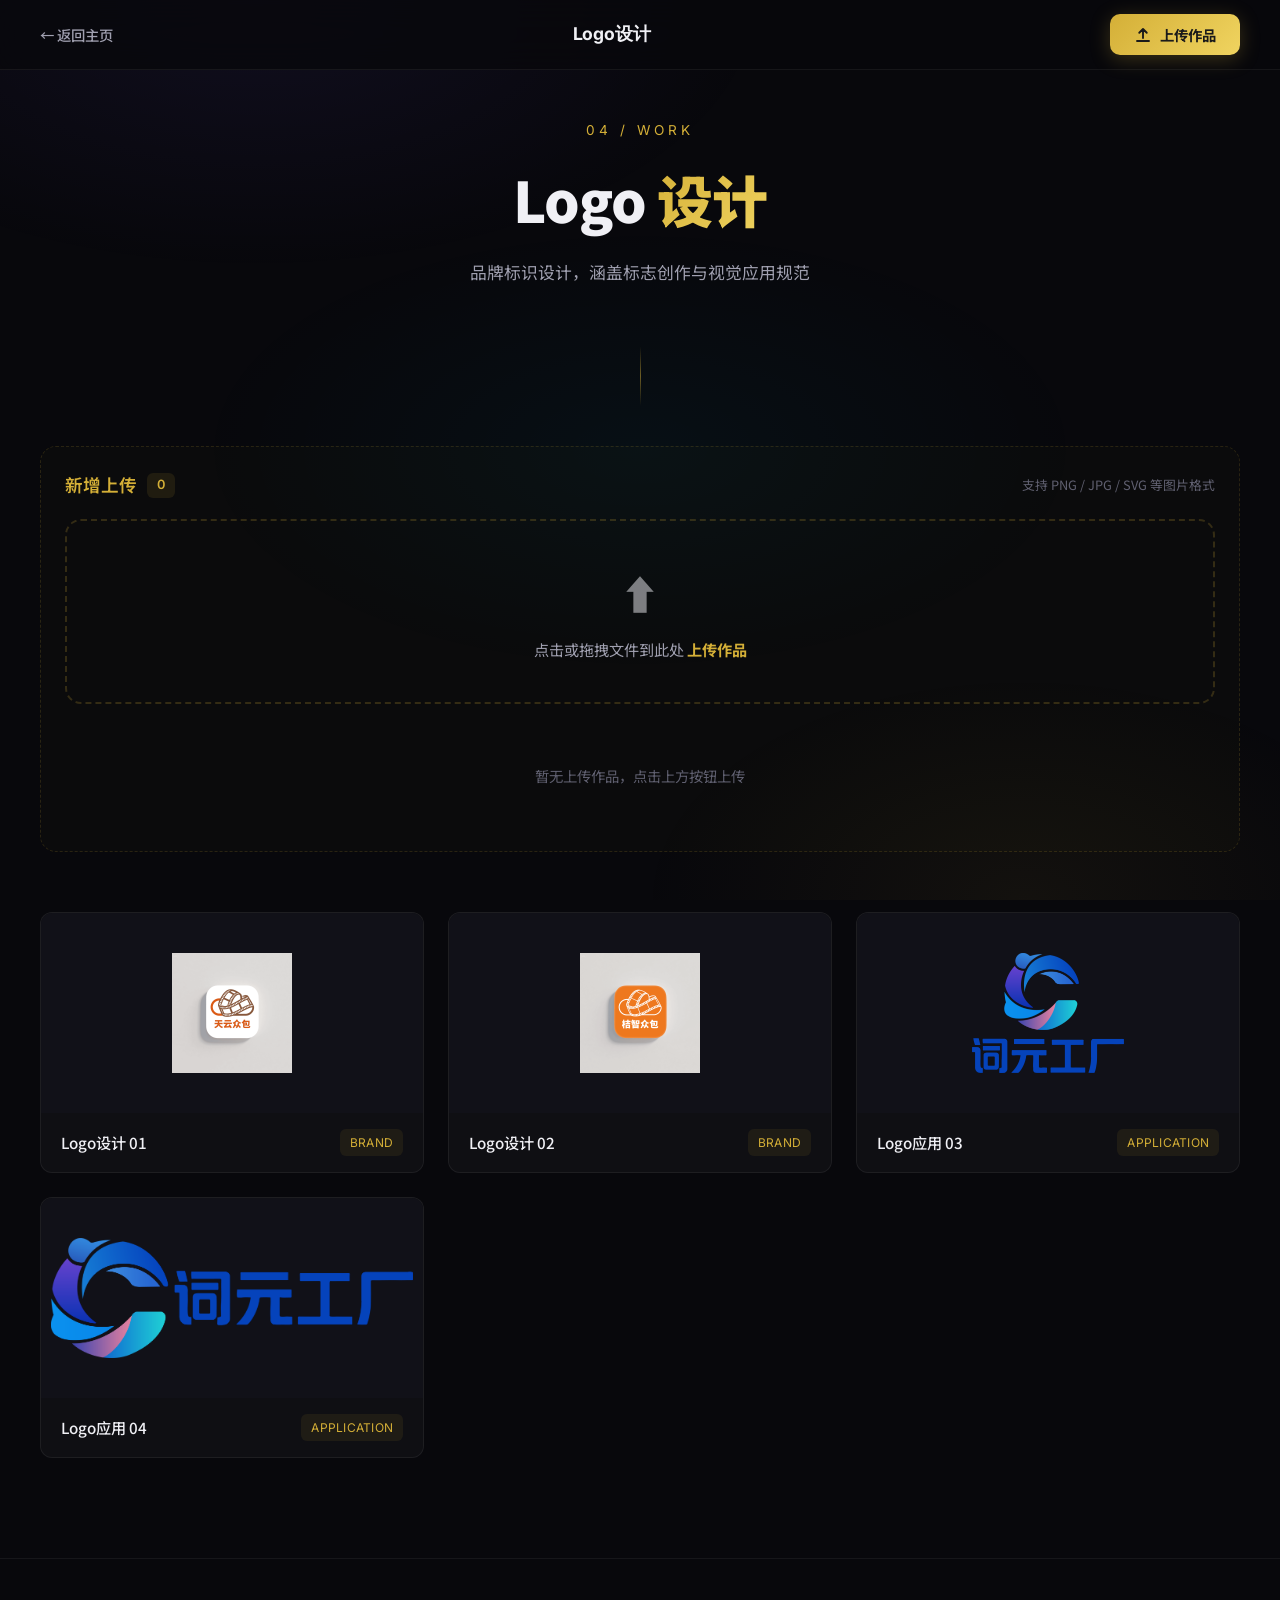
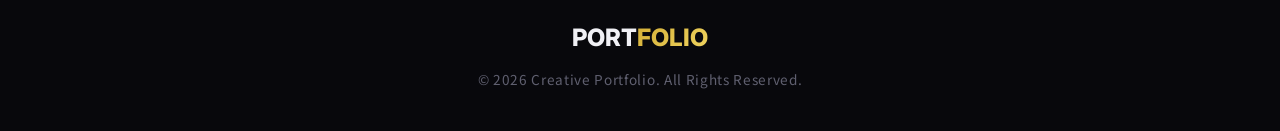
==== logo.html @ 501e1d51 "Creative Portfolio: Logo, UI, Video, Print design works" ====
<!DOCTYPE html>
<html lang="zh-CN">
<head>
<meta charset="UTF-8">
<meta name="viewport" content="width=device-width, initial-scale=1.0">
<title>Logo设计 | 作品集</title>
<link rel="preconnect" href="https://fonts.googleapis.com">
<link rel="preconnect" href="https://fonts.gstatic.com" crossorigin>
<link href="https://fonts.googleapis.com/css2?family=Inter:wght@300;400;500;600;700;800;900&family=Noto+Sans+SC:wght@300;400;500;700;900&display=swap" rel="stylesheet">
<link rel="stylesheet" href="assets/style.css">
</head>
<body>

<div class="progress-bar" id="progressBar"></div>

<div class="sub-nav">
  <button class="back-btn" onclick="window.location.href='index.html'">&larr; 返回主页</button>
  <div class="sub-nav-title" id="pageTitle">Logo设计</div>
  <button class="upload-btn" id="uploadBtn">
    <svg viewBox="0 0 24 24" fill="none" stroke="currentColor" stroke-width="2.5" style="width:18px;height:18px">
      <path d="M12 4v12m-5-7l5-5 5 5M4 20h16" stroke-linecap="round" stroke-linejoin="round"/>
    </svg>
    <span>上传作品</span>
  </button>
</div>

<input type="file" id="fileInput" multiple style="display:none">

<section style="padding-top:120px">
  <div class="section-header reveal">
    <div class="section-num" id="sectionNum">04 / WORK</div>
    <h2 class="section-title">Logo <span class="accent">设计</span></h2>
    <p class="section-desc" id="pageDesc"></p>
  </div>
  <div class="divider"></div>

  <div class="upload-section reveal">
    <div class="upload-section-header">
      <div class="upload-section-title">新增上传 <span class="badge" id="uploadCount">0</span></div>
      <div class="upload-hint" id="uploadHint"></div>
    </div>
    <div class="drop-zone" id="dropZone">
      <div class="drop-icon">&#11014;</div>
      <div class="drop-text">点击或拖拽文件到此处 <strong>上传作品</strong></div>
    </div>
    <div class="upload-grid" id="uploadGrid"></div>
    <div class="upload-empty" id="uploadEmpty">暂无上传作品，点击上方按钮上传</div>
  </div>

  <div id="contentGrid"></div>
</section>

<footer>
  <div class="footer-logo">PORT<span>FOLIO</span></div>
  <p>&copy; 2026 Creative Portfolio. All Rights Reserved.</p>
</footer>

<div class="lightbox" id="lightbox">
  <div class="lb-close" onclick="closeLightbox()">&times;</div>
  <div class="lb-counter" id="lbCounter"></div>
  <div class="lb-nav lb-prev" onclick="navLightbox(-1)">&#8249;</div>
  <img id="lbImg" src="" alt="">
  <div class="lb-nav lb-next" onclick="navLightbox(1)">&#8250;</div>
  <div class="lb-caption" id="lbCaption"></div>
</div>

<script src="assets/app.js"></script>
<script>
renderLogo();
initCommon();
initSubPage('logo');
</script>
</body>
</html>
---- assets/style.css ----
:root {
  --bg-primary: #08080c;
  --bg-secondary: #0e0e16;
  --bg-card: rgba(255,255,255,0.03);
  --bg-card-hover: rgba(255,255,255,0.06);
  --border-subtle: rgba(255,255,255,0.06);
  --border-hover: rgba(212,175,55,0.3);
  --text-primary: #f0f0f5;
  --text-secondary: #a0a0b0;
  --text-muted: #606070;
  --accent-gold: #d4af37;
  --accent-gold-light: #f0d460;
  --accent-cyan: #00d4ff;
  --accent-purple: #7c5cff;
  --danger: #ff4757;
  --radius: 12px;
  --transition: 0.4s cubic-bezier(0.22,1,0.36,1);
}

* { margin: 0; padding: 0; box-sizing: border-box; }

html { scroll-behavior: smooth; scroll-padding-top: 80px; }

body {
  font-family: 'Noto Sans SC', 'Inter', sans-serif;
  background: var(--bg-primary);
  color: var(--text-primary);
  overflow-x: hidden;
  line-height: 1.6;
  -webkit-font-smoothing: antialiased;
}

body::before {
  content: '';
  position: fixed;
  inset: 0;
  background:
    radial-gradient(ellipse 80% 60% at 20% 0%, rgba(124,92,255,0.08) 0%, transparent 50%),
    radial-gradient(ellipse 60% 50% at 80% 100%, rgba(212,175,55,0.06) 0%, transparent 50%),
    radial-gradient(ellipse 70% 50% at 50% 50%, rgba(0,212,255,0.04) 0%, transparent 50%);
  pointer-events: none;
  z-index: 0;
}

.progress-bar {
  position: fixed; top: 0; left: 0;
  height: 3px; width: 0%;
  background: linear-gradient(90deg, var(--accent-gold), var(--accent-cyan));
  z-index: 10000;
  transition: width 0.1s;
  box-shadow: 0 0 10px rgba(212,175,55,0.5);
}

nav {
  position: fixed; top: 0; left: 0; right: 0;
  z-index: 9000;
  padding: 16px 40px;
  display: flex; justify-content: space-between; align-items: center;
  background: rgba(8,8,12,0.7);
  backdrop-filter: blur(20px); -webkit-backdrop-filter: blur(20px);
  border-bottom: 1px solid var(--border-subtle);
  transition: var(--transition);
}

nav .logo {
  font-family: 'Inter', sans-serif;
  font-weight: 800; font-size: 1.3rem;
  letter-spacing: -0.02em; color: var(--text-primary);
  text-decoration: none;
}

nav .logo span {
  background: linear-gradient(135deg, var(--accent-gold), var(--accent-gold-light));
  -webkit-background-clip: text; -webkit-text-fill-color: transparent; background-clip: text;
}

nav ul { display: flex; list-style: none; gap: 8px; }

nav ul a {
  text-decoration: none; color: var(--text-secondary);
  font-size: 0.9rem; padding: 8px 18px; border-radius: 8px;
  transition: var(--transition); font-weight: 500; position: relative;
}

nav ul a:hover, nav ul a.active {
  color: var(--accent-gold); background: rgba(212,175,55,0.08);
}

nav ul a.active::after {
  content: ''; position: absolute; bottom: 2px; left: 50%;
  transform: translateX(-50%); width: 4px; height: 4px;
  border-radius: 50%; background: var(--accent-gold);
}

.nav-toggle { display: none; }

.hero {
  min-height: 100vh; display: flex; flex-direction: column;
  justify-content: center; align-items: center; text-align: center;
  position: relative; padding: 0 20px; z-index: 1;
}

.hero-bg { position: absolute; inset: 0; overflow: hidden; z-index: -1; }

.hero-bg .orb {
  position: absolute; border-radius: 50%;
  filter: blur(80px); opacity: 0.35;
  animation: float 12s ease-in-out infinite;
}

.hero-bg .orb:nth-child(1) { width: 500px; height: 500px; background: var(--accent-purple); top: 10%; left: 10%; animation-delay: 0s; }
.hero-bg .orb:nth-child(2) { width: 400px; height: 400px; background: var(--accent-gold); bottom: 15%; right: 10%; animation-delay: -4s; }
.hero-bg .orb:nth-child(3) { width: 350px; height: 350px; background: var(--accent-cyan); top: 40%; left: 50%; animation-delay: -8s; }

@keyframes float {
  0%,100% { transform: translate(0,0) scale(1); }
  33% { transform: translate(30px,-30px) scale(1.05); }
  66% { transform: translate(-20px,20px) scale(0.95); }
}

.hero .tagline {
  font-family: 'Inter', sans-serif; font-size: 0.85rem;
  letter-spacing: 0.3em; text-transform: uppercase;
  color: var(--accent-gold); margin-bottom: 24px;
  opacity: 0; animation: fadeUp 0.8s 0.2s forwards;
}

.hero h1 {
  font-size: clamp(2.5rem, 8vw, 6rem); font-weight: 900;
  letter-spacing: -0.03em; line-height: 1.05; margin-bottom: 20px;
  opacity: 0; animation: fadeUp 0.8s 0.4s forwards;
}

.hero h1 .gradient-text {
  background: linear-gradient(135deg, var(--accent-gold) 0%, var(--accent-gold-light) 50%, #fff 100%);
  -webkit-background-clip: text; -webkit-text-fill-color: transparent; background-clip: text;
}

.hero .subtitle {
  font-size: clamp(1rem, 2.5vw, 1.4rem); color: var(--text-secondary);
  max-width: 600px; margin-bottom: 40px;
  opacity: 0; animation: fadeUp 0.8s 0.6s forwards;
}

.hero .hero-meta {
  display: flex; gap: 40px;
  opacity: 0; animation: fadeUp 0.8s 0.8s forwards;
}

.hero .hero-meta .meta-item { text-align: center; }

.hero .hero-meta .meta-num {
  font-family: 'Inter', sans-serif; font-size: 2rem; font-weight: 800;
  color: var(--accent-gold);
}

.hero .hero-meta .meta-label {
  font-size: 0.8rem; color: var(--text-muted); letter-spacing: 0.1em;
}

.scroll-indicator {
  position: absolute; bottom: 30px; left: 50%;
  transform: translateX(-50%); opacity: 0;
  animation: fadeUp 0.8s 1s forwards;
}

.scroll-indicator .mouse {
  width: 26px; height: 42px; border: 2px solid var(--text-muted);
  border-radius: 14px; position: relative;
}

.scroll-indicator .mouse::before {
  content: ''; position: absolute; top: 8px; left: 50%;
  transform: translateX(-50%); width: 3px; height: 8px;
  border-radius: 2px; background: var(--accent-gold);
  animation: scroll-dot 1.8s infinite;
}

@keyframes scroll-dot {
  0% { opacity: 1; top: 8px; }
  100% { opacity: 0; top: 24px; }
}

@keyframes fadeUp {
  from { opacity: 0; transform: translateY(30px); }
  to { opacity: 1; transform: translateY(0); }
}

section {
  padding: 100px 40px; position: relative; z-index: 1;
  max-width: 1400px; margin: 0 auto;
}

.section-header { margin-bottom: 60px; text-align: center; }

.section-num {
  font-family: 'Inter', sans-serif; font-size: 0.85rem;
  letter-spacing: 0.3em; color: var(--accent-gold); margin-bottom: 12px;
}

.section-title {
  font-size: clamp(2rem, 5vw, 3.5rem); font-weight: 900;
  letter-spacing: -0.02em; margin-bottom: 16px;
}

.section-title .accent {
  background: linear-gradient(135deg, var(--accent-gold), var(--accent-gold-light));
  -webkit-background-clip: text; -webkit-text-fill-color: transparent; background-clip: text;
}

.section-desc {
  color: var(--text-secondary); font-size: 1.05rem;
  max-width: 560px; margin: 0 auto;
}

.reveal {
  opacity: 0; transform: translateY(40px);
  transition: opacity 0.8s var(--transition), transform 0.8s var(--transition);
}

.reveal.visible { opacity: 1; transform: translateY(0); }

.grid-2 { display: grid; grid-template-columns: repeat(2,1fr); gap: 24px; }
.grid-3 { display: grid; grid-template-columns: repeat(3,1fr); gap: 24px; }
.grid-4 { display: grid; grid-template-columns: repeat(4,1fr); gap: 20px; }

.portfolio-card {
  background: var(--bg-card); border: 1px solid var(--border-subtle);
  border-radius: var(--radius); overflow: hidden; cursor: pointer;
  transition: var(--transition); position: relative;
  display: flex; flex-direction: column;
}

.portfolio-card:hover {
  background: var(--bg-card-hover); border-color: var(--border-hover);
  transform: translateY(-4px);
  box-shadow: 0 20px 60px rgba(0,0,0,0.4), 0 0 40px rgba(212,175,55,0.08);
}

.portfolio-card .img-wrap {
  overflow: hidden; position: relative; background: #111118;
  height: 200px;
}

.portfolio-card .img-wrap::after {
  content: ''; position: absolute; inset: 0;
  background: linear-gradient(to top, rgba(8,8,12,0.6) 0%, transparent 50%);
  opacity: 0; transition: opacity 0.4s; pointer-events: none;
}

.portfolio-card:hover .img-wrap::after { opacity: 1; }

.portfolio-card img {
  width: 100%; height: 100%; display: block;
  object-fit: cover;
  transition: transform 0.6s var(--transition);
}

.portfolio-card:hover img { transform: scale(1.05); }

.portfolio-card .card-info {
  padding: 16px 20px; display: flex;
  justify-content: space-between; align-items: center;
}

.portfolio-card .card-title { font-size: 0.95rem; font-weight: 500; color: var(--text-primary); }

.portfolio-card .card-tag {
  font-size: 0.75rem; color: var(--accent-gold);
  background: rgba(212,175,55,0.08); padding: 4px 10px;
  border-radius: 6px; font-family: 'Inter', sans-serif; letter-spacing: 0.02em;
}

.logo-grid .portfolio-card .img-wrap {
  display: flex; align-items: center; justify-content: center;
  padding: 40px; height: 200px;
}

.logo-grid .portfolio-card .img-wrap img { max-height: 140px; width: auto; object-fit: contain; }

.project-group { margin-bottom: 50px; }
.project-group:last-child { margin-bottom: 0; }

.project-name {
  font-size: 1.3rem; font-weight: 700; margin-bottom: 20px;
  padding-left: 16px; border-left: 3px solid var(--accent-gold);
  color: var(--text-primary);
}

.video-card {
  background: var(--bg-card); border: 1px solid var(--border-subtle);
  border-radius: var(--radius); overflow: hidden; transition: var(--transition);
}

.video-card:hover { border-color: var(--border-hover); box-shadow: 0 20px 60px rgba(0,0,0,0.4); }

.video-card video { width: 100%; display: block; background: #000; height: 200px; object-fit: contain; }

.video-card .video-info {
  padding: 16px 20px; display: flex;
  justify-content: space-between; align-items: center;
}

.video-card .video-title { font-size: 1rem; font-weight: 600; }
.video-card .video-duration { font-size: 0.8rem; color: var(--text-muted); font-family: 'Inter', sans-serif; }

.print-group { margin-bottom: 50px; }
.print-group:last-child { margin-bottom: 0; }

.masonry { columns: 3; column-gap: 20px; }
.masonry .portfolio-card {
  margin-bottom: 20px; break-inside: avoid;
  display: inline-block; width: 100%;
}

.divider {
  width: 1px; height: 60px;
  background: linear-gradient(to bottom, transparent, var(--accent-gold), transparent);
  margin: 0 auto 40px; opacity: 0.5;
}

footer {
  padding: 60px 40px 40px; text-align: center;
  border-top: 1px solid var(--border-subtle);
  position: relative; z-index: 1;
}

footer .footer-logo {
  font-family: 'Inter', sans-serif; font-size: 1.5rem;
  font-weight: 800; margin-bottom: 12px;
}

footer .footer-logo span {
  background: linear-gradient(135deg, var(--accent-gold), var(--accent-gold-light));
  -webkit-background-clip: text; -webkit-text-fill-color: transparent; background-clip: text;
}

footer p { color: var(--text-muted); font-size: 0.85rem; letter-spacing: 0.05em; }

.lightbox {
  position: fixed; inset: 0;
  background: rgba(0,0,0,0.92);
  backdrop-filter: blur(10px); -webkit-backdrop-filter: blur(10px);
  z-index: 10001; display: none;
  align-items: center; justify-content: center; padding: 40px;
}

.lightbox.active { display: flex; }

.lightbox img {
  max-width: 90%; max-height: 85vh; object-fit: contain;
  border-radius: 8px; box-shadow: 0 20px 80px rgba(0,0,0,0.6);
}

.lightbox .lb-close {
  position: absolute; top: 20px; right: 30px;
  font-size: 2rem; color: var(--text-primary); cursor: pointer;
  width: 44px; height: 44px; display: flex; align-items: center; justify-content: center;
  border-radius: 50%; background: rgba(255,255,255,0.06);
  border: 1px solid var(--border-subtle); transition: var(--transition); z-index: 2;
}

.lightbox .lb-close:hover { background: rgba(255,255,255,0.12); transform: rotate(90deg); }

.lightbox .lb-nav {
  position: absolute; top: 50%; transform: translateY(-50%);
  width: 50px; height: 50px; display: flex; align-items: center; justify-content: center;
  border-radius: 50%; background: rgba(255,255,255,0.06);
  border: 1px solid var(--border-subtle); cursor: pointer;
  font-size: 1.5rem; color: var(--text-primary); transition: var(--transition); z-index: 2;
}

.lightbox .lb-nav:hover { background: rgba(212,175,55,0.15); border-color: var(--accent-gold); }
.lightbox .lb-prev { left: 30px; }
.lightbox .lb-next { right: 30px; }

.lightbox .lb-caption {
  position: absolute; bottom: 20px; left: 50%;
  transform: translateX(-50%); color: var(--text-secondary);
  font-size: 0.9rem; background: rgba(0,0,0,0.5);
  padding: 8px 20px; border-radius: 8px;
}

.lightbox .lb-counter {
  position: absolute; top: 24px; left: 50%;
  transform: translateX(-50%); color: var(--text-muted);
  font-family: 'Inter', sans-serif; font-size: 0.85rem;
}

/* ===== HUB PAGE CARDS ===== */
.hub-cards {
  display: grid; grid-template-columns: repeat(2,1fr);
  gap: 24px; max-width: 1200px; margin: 0 auto;
}

.hub-card {
  background: var(--bg-card); border: 1px solid var(--border-subtle);
  border-radius: 20px; padding: 48px 40px;
  text-decoration: none; color: var(--text-primary);
  transition: var(--transition); position: relative; overflow: hidden;
  display: flex; flex-direction: column; min-height: 280px;
}

.hub-card::before {
  content: ''; position: absolute; inset: 0;
  background: radial-gradient(circle at var(--mx,50%) var(--my,50%), rgba(212,175,55,0.08) 0%, transparent 40%);
  opacity: 0; transition: opacity 0.4s; pointer-events: none;
}

.hub-card:hover::before { opacity: 1; }

.hub-card:hover {
  border-color: var(--border-hover); transform: translateY(-6px);
  box-shadow: 0 30px 80px rgba(0,0,0,0.4), 0 0 60px rgba(212,175,55,0.06);
}

.hub-card .hub-num {
  font-family: 'Inter', sans-serif; font-size: 3.5rem;
  font-weight: 900; color: rgba(255,255,255,0.06);
  position: absolute; top: 20px; right: 30px;
  transition: var(--transition);
}

.hub-card:hover .hub-num { color: rgba(212,175,55,0.15); }

.hub-card .hub-icon {
  width: 56px; height: 56px; border-radius: 14px;
  background: rgba(212,175,55,0.08); border: 1px solid rgba(212,175,55,0.15);
  display: flex; align-items: center; justify-content: center;
  margin-bottom: 24px; font-size: 1.6rem;
}

.hub-card .hub-title {
  font-size: 1.6rem; font-weight: 800; margin-bottom: 8px;
  letter-spacing: -0.01em;
}

.hub-card .hub-desc {
  color: var(--text-secondary); font-size: 0.95rem;
  margin-bottom: 20px; flex-grow: 1;
}

.hub-card .hub-meta {
  display: flex; align-items: center; gap: 8px;
  color: var(--accent-gold); font-size: 0.85rem;
  font-family: 'Inter', sans-serif; font-weight: 500;
}

.hub-card .hub-meta .arrow {
  transition: transform 0.3s; font-size: 1.1rem;
}

.hub-card:hover .hub-meta .arrow { transform: translateX(6px); }

/* ===== SUB-PAGE HEADER ===== */
.sub-nav {
  position: fixed; top: 0; left: 0; right: 0; z-index: 9000;
  padding: 14px 40px; display: flex; justify-content: space-between; align-items: center;
  background: rgba(8,8,12,0.8); backdrop-filter: blur(20px); -webkit-backdrop-filter: blur(20px);
  border-bottom: 1px solid var(--border-subtle);
}

.back-btn {
  display: flex; align-items: center; gap: 8px;
  text-decoration: none; color: var(--text-secondary);
  font-size: 0.9rem; font-weight: 500; transition: var(--transition);
  background: none; border: none; cursor: pointer;
  font-family: 'Noto Sans SC', sans-serif;
}

.back-btn:hover { color: var(--accent-gold); }

.sub-nav-title {
  font-family: 'Inter', sans-serif; font-weight: 700;
  font-size: 1.1rem; letter-spacing: -0.01em;
}

/* ===== UPLOAD BUTTON ===== */
.upload-btn {
  display: flex; align-items: center; gap: 8px;
  padding: 10px 24px; border-radius: 10px;
  background: linear-gradient(135deg, var(--accent-gold), var(--accent-gold-light));
  color: #1a1a1a; font-weight: 700; font-size: 0.9rem;
  border: none; cursor: pointer; transition: var(--transition);
  font-family: 'Noto Sans SC', sans-serif;
  box-shadow: 0 4px 20px rgba(212,175,55,0.25);
}

.upload-btn:hover {
  transform: translateY(-2px);
  box-shadow: 0 8px 30px rgba(212,175,55,0.4);
}

.upload-btn:active { transform: translateY(0); }

.upload-btn svg { width: 18px; height: 18px; }

/* ===== UPLOAD SECTION ===== */
.upload-section {
  margin-bottom: 60px; padding: 24px;
  background: rgba(212,175,55,0.02);
  border: 1px dashed rgba(212,175,55,0.15);
  border-radius: 16px;
}

.upload-section-header {
  display: flex; justify-content: space-between; align-items: center;
  margin-bottom: 20px;
}

.upload-section-title {
  font-size: 1.1rem; font-weight: 600; color: var(--accent-gold);
  display: flex; align-items: center; gap: 10px;
}

.upload-section-title .badge {
  background: rgba(212,175,55,0.1); padding: 2px 10px;
  border-radius: 6px; font-size: 0.8rem;
  font-family: 'Inter', sans-serif;
}

.upload-hint {
  font-size: 0.8rem; color: var(--text-muted);
}

.upload-grid {
  display: grid; grid-template-columns: repeat(3,1fr); gap: 16px;
}

.upload-empty {
  text-align: center; padding: 40px 20px;
  color: var(--text-muted); font-size: 0.9rem;
}

.upload-item {
  position: relative; border-radius: var(--radius);
  overflow: hidden; background: var(--bg-card);
  border: 1px solid var(--border-subtle);
  transition: var(--transition);
}

.upload-item:hover { border-color: var(--border-hover); }

.upload-item img, .upload-item video {
  width: 100%; display: block; cursor: pointer;
  height: 200px; object-fit: cover; background: #111118;
}

.upload-item .upload-item-info {
  padding: 10px 14px; display: flex;
  justify-content: space-between; align-items: center;
}

.upload-item .upload-item-name {
  font-size: 0.8rem; color: var(--text-secondary);
  white-space: nowrap; overflow: hidden; text-overflow: ellipsis;
  max-width: 70%;
}

.upload-item .upload-item-size {
  font-size: 0.7rem; color: var(--text-muted);
  font-family: 'Inter', sans-serif;
}

.upload-item .delete-btn {
  position: absolute; top: 8px; right: 8px;
  width: 28px; height: 28px; border-radius: 50%;
  background: rgba(0,0,0,0.6); backdrop-filter: blur(4px);
  border: 1px solid rgba(255,71,87,0.3);
  color: var(--danger); font-size: 1rem; cursor: pointer;
  display: flex; align-items: center; justify-content: center;
  transition: var(--transition); z-index: 5; opacity: 0;
}

.upload-item:hover .delete-btn { opacity: 1; }

.upload-item .delete-btn:hover {
  background: rgba(255,71,87,0.2); border-color: var(--danger);
}

/* ===== TOAST ===== */
.toast {
  position: fixed; bottom: 30px; left: 50%;
  transform: translateX(-50%) translateY(100px);
  background: rgba(8,8,12,0.95); backdrop-filter: blur(20px);
  border: 1px solid var(--border-subtle);
  padding: 14px 28px; border-radius: 12px;
  display: flex; align-items: center; gap: 10px;
  font-size: 0.9rem; z-index: 10002;
  transition: transform 0.4s var(--transition);
  box-shadow: 0 10px 40px rgba(0,0,0,0.4);
}

.toast.show { transform: translateX(-50%) translateY(0); }

.toast.success { border-color: rgba(212,175,55,0.3); }
.toast.success .toast-icon { color: var(--accent-gold); }

.toast.error { border-color: rgba(255,71,87,0.3); }
.toast.error .toast-icon { color: var(--danger); }

/* ===== DRAG & DROP ZONE ===== */
.drop-zone {
  border: 2px dashed rgba(212,175,55,0.2);
  border-radius: 16px; padding: 40px;
  text-align: center; cursor: pointer;
  transition: var(--transition); margin-bottom: 20px;
}

.drop-zone:hover, .drop-zone.dragover {
  border-color: var(--accent-gold);
  background: rgba(212,175,55,0.04);
}

.drop-zone .drop-icon {
  font-size: 2.5rem; margin-bottom: 12px; opacity: 0.5;
}

.drop-zone .drop-text {
  color: var(--text-secondary); font-size: 0.95rem;
}

.drop-zone .drop-text strong { color: var(--accent-gold); }

@media (max-width: 900px) {
  nav { padding: 12px 20px; }
  nav ul { display: none; position: absolute; top: 100%; left: 0; right: 0; background: rgba(8,8,12,0.95); flex-direction: column; padding: 12px; gap: 4px; backdrop-filter: blur(20px); border-bottom: 1px solid var(--border-subtle); }
  nav ul.show { display: flex; }
  .nav-toggle { display: flex; flex-direction: column; gap: 4px; cursor: pointer; background: none; border: none; padding: 8px; }
  .nav-toggle span { width: 22px; height: 2px; background: var(--text-primary); border-radius: 2px; transition: 0.3s; }
  .nav-toggle.active span:nth-child(1) { transform: rotate(45deg) translate(4px,4px); }
  .nav-toggle.active span:nth-child(2) { opacity: 0; }
  .nav-toggle.active span:nth-child(3) { transform: rotate(-45deg) translate(4px,-4px); }
  section { padding: 60px 20px; }
  .grid-2, .grid-3, .grid-4 { grid-template-columns: 1fr; }
  .masonry { columns: 1; }
  .hero .hero-meta { flex-direction: column; gap: 16px; }
  .hub-cards { grid-template-columns: 1fr; }
  .upload-grid { grid-template-columns: 1fr; }
  .sub-nav { padding: 12px 20px; }
  .upload-btn span:not(.icon) { display: none; }
}
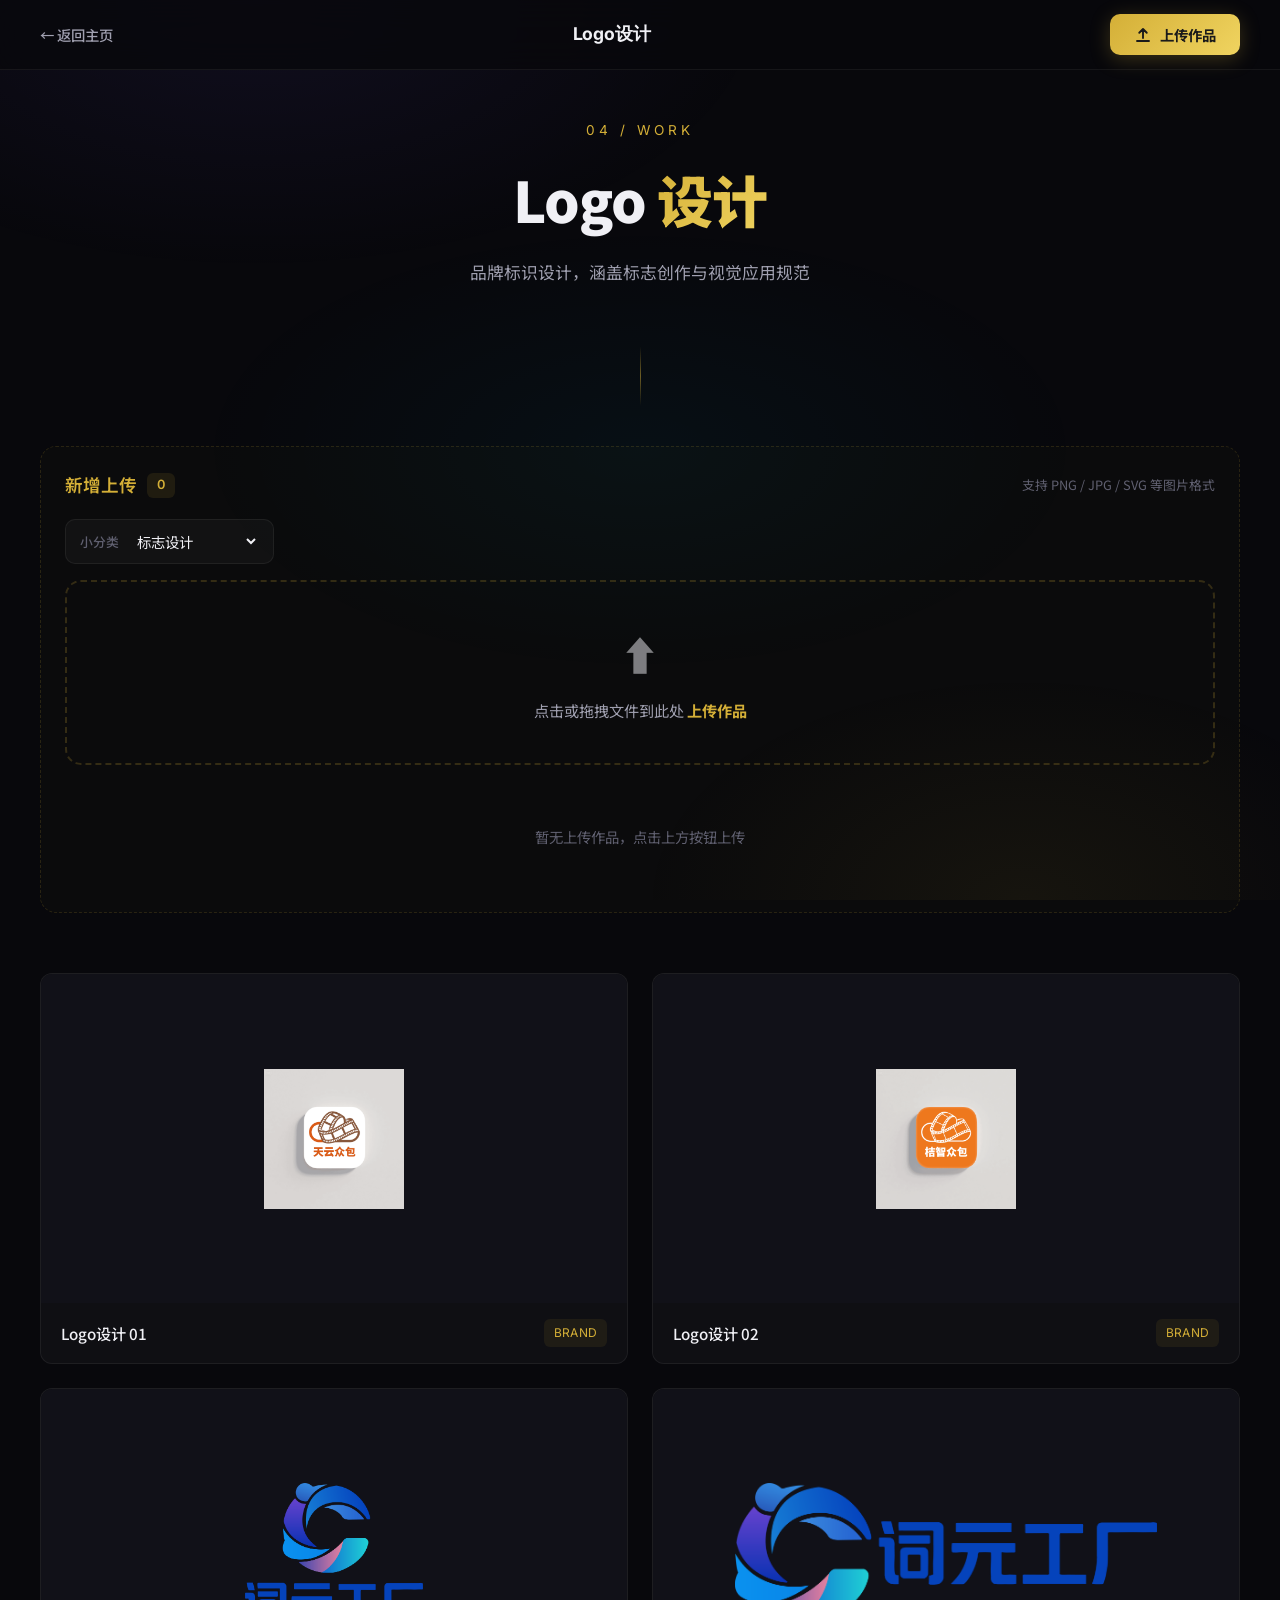
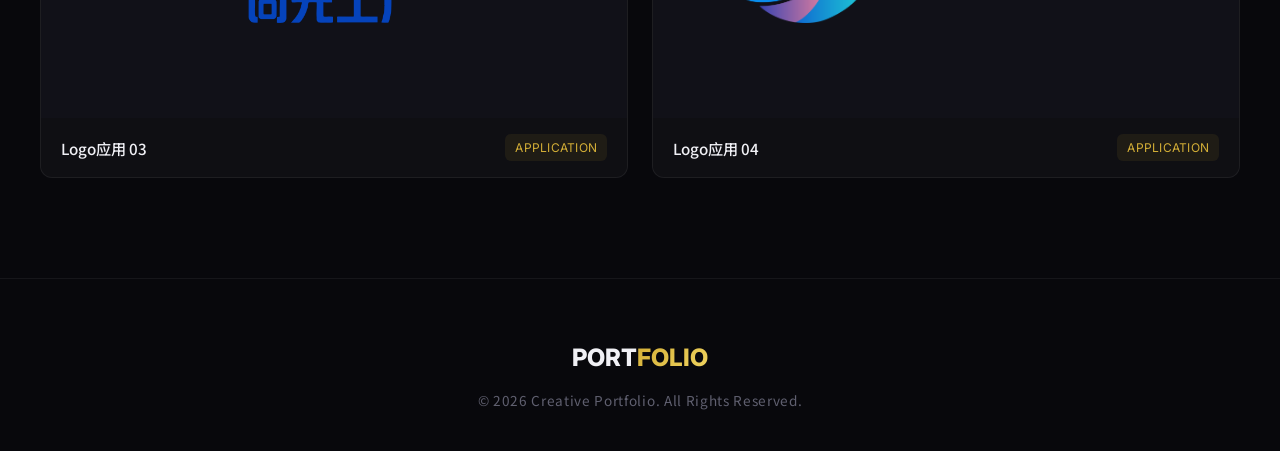
==== commit d1c5f224: "Compress all media (196MB -> 82MB); move category cards above upload section" ====
--- a/logo.html
+++ b/logo.html
@@ -39,6 +39,12 @@
       <div class="upload-section-title">新增上传 <span class="badge" id="uploadCount">0</span></div>
       <div class="upload-hint" id="uploadHint"></div>
     </div>
+    <div class="upload-select-row">
+      <div class="select-group">
+        <label for="subcatSelect">小分类</label>
+        <select id="subcatSelect"></select>
+      </div>
+    </div>
     <div class="drop-zone" id="dropZone">
       <div class="drop-icon">&#11014;</div>
       <div class="drop-text">点击或拖拽文件到此处 <strong>上传作品</strong></div>
--- a/assets/style.css
+++ b/assets/style.css
@@ -239,7 +239,7 @@
 
 .portfolio-card .img-wrap {
   overflow: hidden; position: relative; background: #111118;
-  height: 200px;
+  aspect-ratio: 16 / 9;
 }
 
 .portfolio-card .img-wrap::after {
@@ -273,7 +273,7 @@
 
 .logo-grid .portfolio-card .img-wrap {
   display: flex; align-items: center; justify-content: center;
-  padding: 40px; height: 200px;
+  padding: 40px; aspect-ratio: 16 / 9;
 }
 
 .logo-grid .portfolio-card .img-wrap img { max-height: 140px; width: auto; object-fit: contain; }
@@ -294,7 +294,7 @@
 
 .video-card:hover { border-color: var(--border-hover); box-shadow: 0 20px 60px rgba(0,0,0,0.4); }
 
-.video-card video { width: 100%; display: block; background: #000; height: 200px; object-fit: contain; }
+.video-card video { width: 100%; display: block; background: #000; aspect-ratio: 16 / 9; object-fit: contain; }
 
 .video-card .video-info {
   padding: 16px 20px; display: flex;
@@ -543,7 +543,7 @@
 
 .upload-item img, .upload-item video {
   width: 100%; display: block; cursor: pointer;
-  height: 200px; object-fit: cover; background: #111118;
+  aspect-ratio: 16 / 9; object-fit: cover; background: #111118;
 }
 
 .upload-item .upload-item-info {
@@ -621,6 +621,147 @@
 }
 
 .drop-zone .drop-text strong { color: var(--accent-gold); }
+
+/* ===== MAIN PAGE UPLOAD ===== */
+.nav-upload-btn {
+  padding: 8px 18px; font-size: 0.85rem;
+}
+
+.main-upload-section {
+  margin-bottom: 60px; padding: 28px;
+  background: rgba(212,175,55,0.02);
+  border: 1px solid rgba(212,175,55,0.12);
+  border-radius: 20px;
+}
+
+.main-upload-header {
+  display: flex; justify-content: space-between; align-items: center;
+  margin-bottom: 20px; flex-wrap: wrap; gap: 12px;
+}
+
+.main-upload-title {
+  font-size: 1.2rem; font-weight: 700; color: var(--accent-gold);
+}
+
+.upload-summary {
+  display: flex; gap: 8px; flex-wrap: wrap;
+}
+
+.summary-chip {
+  font-size: 0.8rem; color: var(--text-secondary);
+  background: rgba(255,255,255,0.04); padding: 4px 12px;
+  border-radius: 8px; border: 1px solid var(--border-subtle);
+}
+.summary-chip b { color: var(--accent-gold); margin-left: 4px; }
+
+.upload-select-row {
+  display: flex; gap: 16px; margin-bottom: 16px; flex-wrap: wrap;
+}
+
+.select-group {
+  display: flex; align-items: center; gap: 10px;
+  background: rgba(255,255,255,0.03);
+  border: 1px solid var(--border-subtle);
+  border-radius: 10px; padding: 8px 14px;
+}
+
+.select-group label {
+  font-size: 0.8rem; color: var(--text-muted); font-weight: 500;
+  white-space: nowrap;
+}
+
+.select-group select {
+  background: transparent; color: var(--text-primary);
+  border: none; outline: none; font-size: 0.9rem;
+  font-family: 'Noto Sans SC', sans-serif; cursor: pointer;
+  padding: 2px 4px; min-width: 130px;
+}
+
+.select-group select option {
+  background: var(--bg-secondary); color: var(--text-primary);
+}
+
+.select-group:focus-within {
+  border-color: var(--accent-gold);
+  box-shadow: 0 0 0 1px rgba(212,175,55,0.2);
+}
+
+.main-drop-zone {
+  margin-bottom: 24px; padding: 48px 40px;
+}
+
+.main-drop-zone .drop-subtext {
+  color: var(--text-muted); font-size: 0.8rem;
+  margin-top: 8px; max-width: 400px; margin-left: auto; margin-right: auto;
+}
+
+.main-upload-grid {
+  display: grid; grid-template-columns: repeat(2,1fr); gap: 20px;
+}
+
+.main-upload-item {
+  position: relative; border-radius: var(--radius);
+  overflow: hidden; background: var(--bg-card);
+  border: 1px solid var(--border-subtle);
+  transition: var(--transition); display: flex; flex-direction: column;
+}
+.main-upload-item:hover { border-color: var(--border-hover); }
+
+.main-upload-item img, .main-upload-item video {
+  width: 100%; display: block; cursor: pointer;
+  aspect-ratio: 16 / 9; object-fit: cover; background: #111118;
+}
+
+.cat-badge {
+  position: absolute; top: 8px; left: 8px;
+  padding: 3px 10px; border-radius: 6px;
+  font-size: 0.7rem; font-weight: 600; z-index: 5;
+  backdrop-filter: blur(8px); -webkit-backdrop-filter: blur(8px);
+  background: rgba(0,0,0,0.6);
+}
+.cat-video { color: var(--accent-cyan); border: 1px solid rgba(0,212,255,0.3); }
+.cat-print { color: var(--accent-gold); border: 1px solid rgba(212,175,55,0.3); }
+.cat-ui    { color: var(--accent-purple); border: 1px solid rgba(124,92,255,0.3); }
+.cat-logo  { color: #4ade80; border: 1px solid rgba(74,222,128,0.3); }
+
+.subcat-badge {
+  position: absolute; top: 8px; right: 40px;
+  padding: 3px 8px; border-radius: 6px;
+  font-size: 0.65rem; z-index: 5;
+  background: rgba(0,0,0,0.5); color: var(--text-secondary);
+  backdrop-filter: blur(8px); -webkit-backdrop-filter: blur(8px);
+  border: 1px solid var(--border-subtle);
+}
+
+.upload-sub-group { margin-bottom: 32px; }
+.upload-sub-group:last-child { margin-bottom: 0; }
+.upload-sub-name {
+  font-size: 0.95rem; font-weight: 600; margin-bottom: 12px;
+  padding-left: 12px; border-left: 3px solid var(--accent-gold);
+  color: var(--text-secondary); display: flex; align-items: center; gap: 8px;
+}
+.upload-sub-count {
+  font-size: 0.75rem; color: var(--accent-gold);
+  background: rgba(212,175,55,0.08); padding: 2px 8px; border-radius: 6px;
+}
+.upload-grid-inner {
+  display: grid; grid-template-columns: repeat(2,1fr); gap: 20px;
+}
+
+.cat-select {
+  margin: 0 10px 10px; padding: 6px 8px;
+  background: rgba(255,255,255,0.04); color: var(--text-secondary);
+  border: 1px solid var(--border-subtle); border-radius: 8px;
+  font-size: 0.75rem; font-family: 'Noto Sans SC', sans-serif;
+  cursor: pointer; outline: none;
+}
+.cat-select:focus { border-color: var(--accent-gold); }
+.cat-select option { background: var(--bg-secondary); color: var(--text-primary); }
+
+.upload-more {
+  grid-column: 1 / -1; text-align: center;
+  padding: 20px; color: var(--text-muted); font-size: 0.85rem;
+}
 
 @media (max-width: 900px) {
   nav { padding: 12px 20px; }
@@ -636,7 +777,8 @@
   .masonry { columns: 1; }
   .hero .hero-meta { flex-direction: column; gap: 16px; }
   .hub-cards { grid-template-columns: 1fr; }
-  .upload-grid { grid-template-columns: 1fr; }
+  .upload-grid, .main-upload-grid, .upload-grid-inner { grid-template-columns: 1fr; }
   .sub-nav { padding: 12px 20px; }
   .upload-btn span:not(.icon) { display: none; }
-}
+  .nav-upload-btn span { display: none; }
+}
